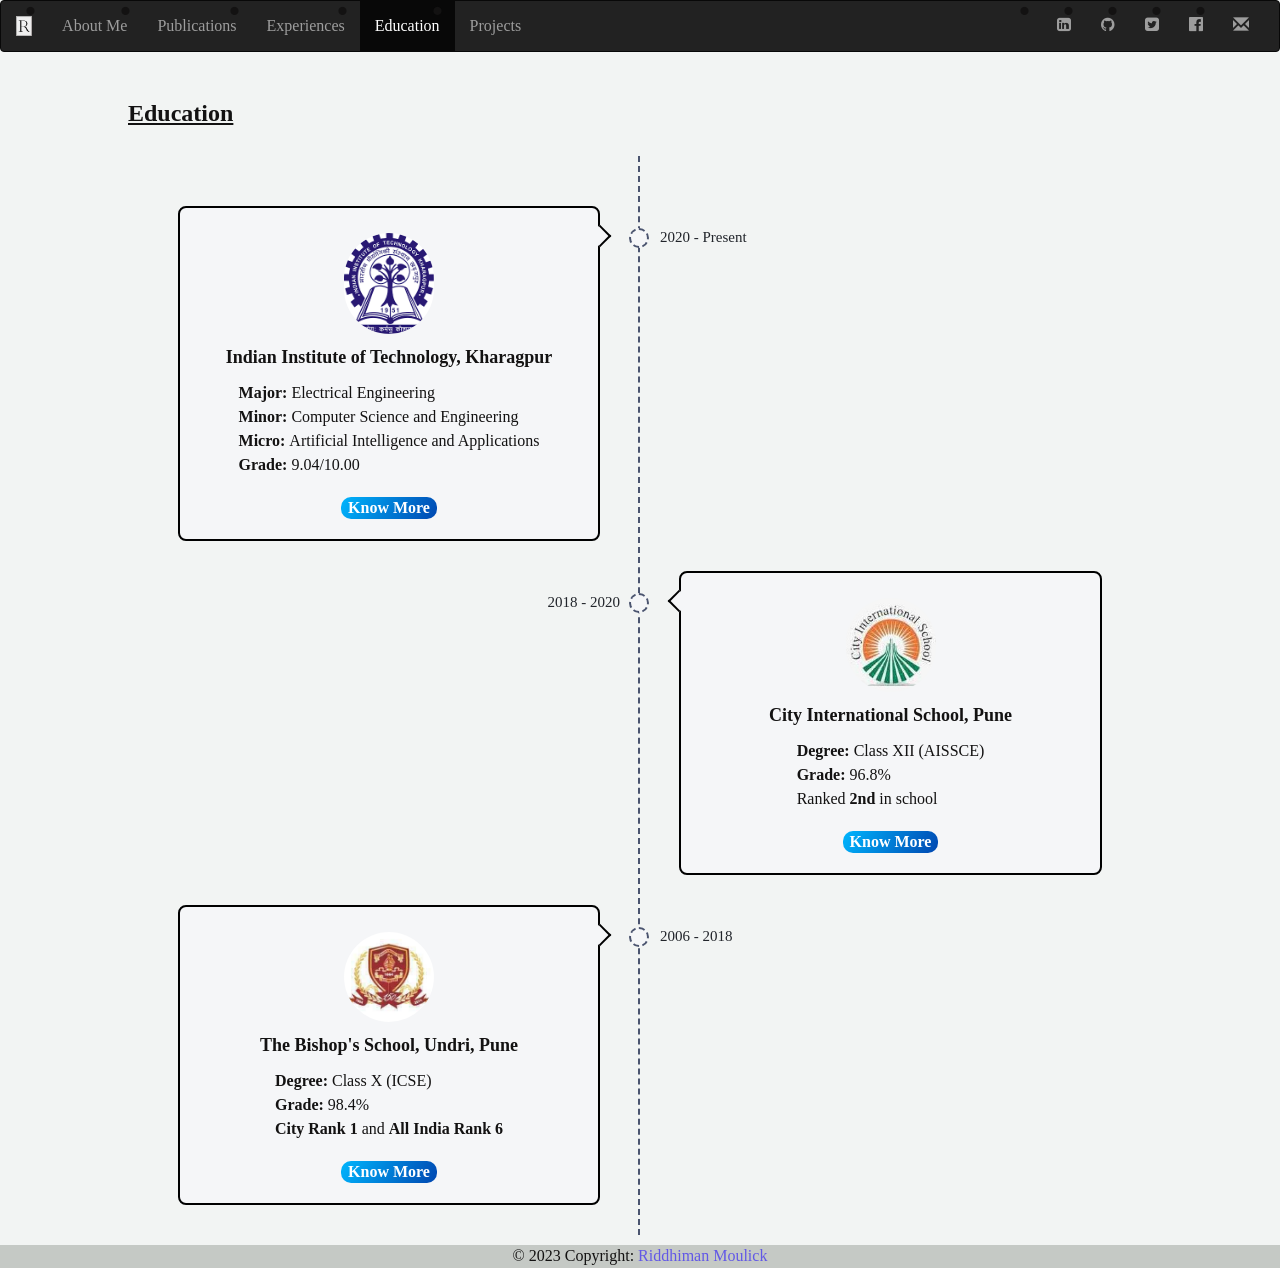
==== education/education.html @ 7fe53083 "Content changes" ====
<html>
<head>
    <meta charset="utf-8">
    <meta http-equiv="X-UA-Compatible" content="IE=edge">
    <meta name="viewport" content="width=device-width, initial-scale=1, maximum-scale=1.0, userscalable=no">
	<title>Riddhiman Moulick</title>

	<link href="../css/bootstrap.min.css" rel="stylesheet">
    <link href="../css/my_styles.css" rel="stylesheet">
    <link rel="stylesheet" href="https://maxcdn.bootstrapcdn.com/font-awesome/4.4.0/css/font-awesome.min.css">
    <script src="../js/jquery2-2-0.js"></script>
	<script src="../js/bootstrap.min.js"></script>
    <script>
        $(function(){
            $("[data-toggle='tooltip']").tooltip();
        })
    </script>
</head>
<body>

    <nav id="main-nav" class="navbar navbar-inverse">  
        <div class="container-fluid">
            <div class="navbar-header">
              <button type="button" class="navbar-toggle" data-toggle="collapse" data-target=".bs-js-navbar-scrollspy">
              <span class="icon-bar"></span>
              <span class="icon-bar"></span>
              <span class="icon-bar"></span> 
              </button>
              <a class="navbar-brand" href="#">
                <img src="../images/R_logo.png" class="logo" alt="logo">
              </a>
            </div>
        <div class="collapse navbar-collapse bs-js-navbar-scrollspy" id="myNavbar">
          <ul class="nav navbar-nav">
            <li><a href="../index.html">About Me</a></li>
            <li><a href="../publications/publications.html">Publications</a></li>
            <li><a href="../experience/experience.html">Experiences</a></li>
            <li class="active"><a href="#academics">Education</a></li>
            <li><a href="../projects/projects.html">Projects</a></li>
            <!-- <li><a href="#hobbies">Hobbies</a></li> -->
          </ul>
          <ul class="nav navbar-nav navbar-right">
            <li><a href="https://www.linkedin.com/in/riddhiman-moulick-072354204/" target="_blank"><i class="fa fa-linkedin-square"></i></a></li>
            <li><a href="https://github.com/Riddhiman-M" target="_blank"><i class="fa fa-github"></i></a></li>
            <li><a href="https://twitter.com/Riddhiman003" target="_blank"><i class="fa fa-twitter-square"></i></a></li>
            <li><a href="https://www.facebook.com/riddhiman.moulick/" target="_blank"><i class="fa fa-facebook-official"></i></a></li>
            <li><a href="mailto: riddhimanmoulick@gmail.com"><span class="glyphicon glyphicon-envelope" ></span></a></li>
          </ul>            
          <!-- <form class="navbar-form navbar-right">
             <div class="form-group">
                 <input type="text" class="form-control" placeholder="Search">
             </div>
             <button type="submit" class="btn btn-danger">Submit</button>
              </form> -->
        </div>  
       </div>  
     </nav>


     <!-- <div data-spy="scroll" data-target="#main-nav" data-offset="0" style="height: 100%; overflow-y: scroll;"> -->

        <section id="academics">
            <h3><b><u>Education</u></b></h3>
            <div class="timeline">
                    <div class="timeline-row">
                        <div class="timeline-time">
                            2020 - Present
                        </div>
                        <div class="timeline-content">
                            <img src="../images/KGP-logo.png" alt="KGP-Logo">
                            <h4><strong>Indian Institute of Technology, Kharagpur</strong></h4>
                            <p><span style="font-size:1em; margin-bottom: 0.5em;"><b>Major: </b>Electrical Engineering</span><br>
                                <span style="font-size:1em; margin-bottom: 0.5em;"><b>Minor: </b>Computer Science and Engineering</span><br>
                                <span style="font-size:1em; margin-bottom: 0.5em;"><b>Micro: </b>Artificial Intelligence and Applications</span><br>
                                <span style="font-size:1em; margin-bottom: 0.5em;"><b>Grade: </b>9.04/10.00</span></p>
                            <!-- <div class="thumbs">
                                <img class="img-fluid rounded" src="https://bootdey.com/img/Content/avatar/avatar1.png" alt="Maxwell Admin">
                                <img class="img-fluid rounded" src="https://bootdey.com/img/Content/avatar/avatar2.png" alt="Maxwell Admin">
                                <img class="img-fluid rounded" src="https://bootdey.com/img/Content/avatar/avatar3.png" alt="Maxwell Admin">
                            </div> -->
                            <div class="">
                                <a href="../info/Transcript_Till_Sem8.pdf" target="_blank" class="badge badge-pill">Know More</a>
                            </div>
                        </div>
                    </div>
            
                    <div class="timeline-row">
                        <div class="timeline-time">
                            2018 - 2020
                        </div>
                        <div class="timeline-content">
                            <img src="../images/CIS_logo_copy.jpg" alt="CIS_Logo">
                            <h4><strong>City International School, Pune</strong></h4>
                            <p><span style="font-size:1em; margin-bottom: 0.5em;"><b>Degree: </b>Class XII (AISSCE)</span><br>
                                <span style="font-size:1em; margin-bottom: 0.5em;"><b>Grade: </b>96.8%</span><br>
                                <span style="font-size:1em; margin-bottom: 0.5em;">Ranked <b>2nd</b> in school</span><br></p>
                            <!-- <p>
                                Maxwell Admin Dashboard contains C3 graphs, flot graphs, data tables, calendar.
                            </p> -->
                            <div class="">
                                <a href="http://www.cityinternationalschoolwanowrie.com/images/cbse-toppers.pdf" target="_blank" class="badge badge-pill">Know More</a>
                            </div>
                        </div>
                    </div>
            
            
                    <div class="timeline-row">
                        <div class="timeline-time">
                            2006 - 2018
                        </div>
                        <div class="timeline-content">
                            <img src="../images/bishops_logo.jpg" alt="Bishops_Logo">
                            <!-- <i class="icon-change_history"></i> -->
                            <h4><strong>The Bishop's School, Undri, Pune</strong></h4>
                            <!-- <p class="no-margin">Maxwell Admin dashboard includes invoice, profile, tasks, gallery, projects, maintanence.</p> -->
                            <p><span style="font-size:1em; margin-bottom: 0.5em;"><b>Degree: </b>Class X (ICSE)</span><br>
                                <span style="font-size:1em; margin-bottom: 0.5em;"><b>Grade: </b>98.4%</span><br>
                                <span style="font-size:1em; margin-bottom: 0.5em;"><b>City Rank 1</b> and <b>All India Rank 6</b></span><br></p>
                            <div>
                                <a href="https://timesofindia.indiatimes.com/city/pune/done-high-90-scores-full-marks-in-subjects-bring-cheer-to-icse-schools/articleshow/64165885.cms" target="_blank" class="badge badge-pill">Know More</a>
                            </div>
                        </div>
                    </div>
            
                </div>
        </section>

        
        

     <!-- </div> -->
     <div class="footer1">
      <footer class="text-center text-lg-start">
            
          
        <!-- Copyright -->
        <div class="text-center p-3" style="background-color: rgba(17, 30, 12, 0.2);">
          © 2023 Copyright:
          <a class="text-dark" href="#">Riddhiman Moulick</a>
        </div>
        <!-- Copyright -->
      </footer>
     </div>

</body>
</html>
---- css/my_styles.css ----
.container{
    display: flex;
    justify-content: center;
}

#navbar {
    
    position: fixed;
    top: 0;
    width: 80%;
    margin-left: auto;
    margin-right: auto;
    margin: 0 auto;
    padding-top: 10px;
    /* text-align: center; */
}

.navbar{
    position: fixed;
    top: 0;
    width: 100%;
    margin: 0 auto;
    align-items: center;
    z-index: 999;
}

.logo{
    display: block;
    height: auto;
    max-height: 100%;
    margin: 0 auto;
}

/* .fa::before{
    color: darkgray;
} */

.fa:hover{
    color: ghostwhite;
}

#about{
    margin-left: 10%;
}

.about #Me{
    display: none;
}

.media{
    display: flex;
    width: 100%;
    margin-left: auto;
    margin-right: auto;
    text-align: justify;
    align-items: center;
}

.self{
    margin-right: 0.5em;
}

/* .button{
    display: flex;
    margin-left: auto;
    margin-right: auto;
    align-items: center;
} */

.button-container{
    display: flex;
    justify-content: center;
}

.btn-info{
    margin-top: 5px;
}

.btn-info:hover{
    transform: scale(1.05);
    box-shadow: 0px 0px 5px rgba(28, 88, 148, 0.805);
}

body {
    background: #f2f4f3;
    /* background: linear-gradient(-45deg, #84ded3 25%, #99b7e5 25%, #84ded3 50%, #99b7e5 50%, #84ded3 75%, #99b7e5 75%); */
    color: #131212; /* Set the desired color for text */
    font-family: "Times New Roman", Times, serif; /* Set the desired font family */
    font-weight: 500;
    font-size: 1.6em; /* Set the desired font size */
}

a {
    color: #6258e6; /* Set the desired color for links */
}

section{
    margin-top: 80px;
    width: 80%;
    margin-left: auto;
    margin-right: auto;
    text-align: justify;
    /* text-align: center; */
}

#experience{
    margin-left: 11%;
}

h4{
    display: inline-flex;
}

h5{
    display: inline-flex;
}

.content {
    flex: 1;
}



.grp{
    display: inline-block;
}

.logo2{
    height: 1em;
    width: auto;
    margin-right: 0.5em;
    vertical-align: middle;
}

.intern-details {
    display: inline-flexbox;
    font-size: small;
    font-style: italic;
    vertical-align: baseline;
    margin-left: 0.5em; /* Adjust this value as needed */
  }


li {
    list-style-type: none;
    position: relative;    /* It's needed for setting position to absolute in the next rule.*/
}

li::before {
    content: '⬤';
    position: absolute;
    left: -2.7em;          /* Adjust this value so that it appears where you want.*/
    top: 0.55em;
    font-size: 0.5em;      /* Adjust this value so that it appears what size you want.*/
}

/*------------------------------------------*/

.timeline {
    position: relative;
    /* -webkit-border-radius: 4px;
    -moz-border-radius: 4px;
    border-radius: 4px; */
    padding: 5rem;                  /*How far from the top of the timeline the 1st box is*/
    padding-bottom: 0;
    margin: 3rem auto 1rem auto;    /*Spacing between timeline start and prev element: top, right, bottom, left*/
    overflow: hidden;
}
.timeline:after {
    content: "";
    position: absolute;
    top: 0;
    left: 50%;
    margin-left: -2px;
    border-right: 2px dashed #4b546f;
    height: 100%;
    display: block;
    z-index: 33;
}

.timeline-row {
    padding-left: 50%;
    position: relative;
    margin-bottom: 30px; /*Vertical separation b/w cards*/
}
.timeline-row .timeline-time {
    position: absolute;
    right: 50%;
    top: 21px;
    text-align: right;
    margin-right: 20px;
    color: #22252b;
    font-size: 1.5rem;
}

.timeline-row .timeline-content {
    position: relative;
    padding: 20px 20px;
    background: #f5f6f8;
    -webkit-border-radius: 8px;
    -moz-border-radius: 8px;
    border-radius: 8px;
    border: 2px solid black;
    display: flex;
    align-items: center;            /*Centers child elements vertically in content*/
    justify-content: center;        /*Centers child elements horizontally in content*/
    flex-direction: column;         /*Stacks differnet child elements vertically in col format*/
    text-align: justify;             /*Centers text content horizontally in given block*/
}
.timeline-row .timeline-content:after {
    content: "";
    position: absolute;
    top: 20px;
    height: 16px;
    width: 16px;
    background: #f5f6f8;
    border: 2px solid black;
}
.timeline-row .timeline-content:before {
    content: "";
    position: absolute;
    top: 20px;
    right: -51px;
    width: 20px;
    height: 20px;
    -webkit-border-radius: 100px;
    -moz-border-radius: 100px;
    border-radius: 100px;
    background: #f5f6f8;
    border: 2px dashed #4b546f;
    z-index: 50;
}
.timeline-row .timeline-content h4 {
    margin: 0 0 10px 0;
    overflow: hidden;
    /* white-space: wrap; */
    text-overflow: ellipsis;
    line-height: 150%;
}
.timeline-row .timeline-content p {
    margin-bottom: 20px;
    line-height: 150%;
}


.timeline-row .timeline-content img{
    width: 100px;
    padding: 5px;
    -webkit-border-radius: 150px;
    -moz-border-radius: 150px;
    border-radius: 150px;
    margin-bottom: 5px;
    display: inline-block;
}

.timeline-row .timeline-content .thumbs {
    margin-bottom: 20px;
    /* display: flex; */
}

.timeline-row .timeline-content .badge {
    font-size: 1em;
    color: #ffffff;
    border: 0px;
    background: linear-gradient(120deg, #00b5fd 0%, #0047b1 100%);
}

.badge:hover{
    transform: scale(1.05);
}

.timeline-row:nth-child(even) .timeline-content {
    margin-left: 39px;
}
/*Below is the left pointing arrow*/
.timeline-row:nth-child(even) .timeline-content:after {
    left: -10px;
    right: initial;
    border-bottom: 0;
    border-left: 0;
    transform: rotate(-135deg);
}
.timeline-row:nth-child(even) .timeline-content:before {
    left: -52px;
    right: initial;
}
.timeline-row:nth-child(odd) {
    padding-left: 0;
    padding-right: 50%;
}
.timeline-row:nth-child(odd) .timeline-time {
    right: auto;
    left: 50%;
    /* text-align: left; */
    margin-right: 0;
    margin-left: 20px;
}
.timeline-row:nth-child(odd) .timeline-content {
    margin-right: 40px;
}
/*Below is the right pointing arrow*/
.timeline-row:nth-child(odd) .timeline-content:after {
    right: -10px;
    border-left: 0;
    border-bottom: 0;
    transform: rotate(45deg);
}

@media (max-width: 992px) {
    .about #Me{
        display:block;
        margin-left: auto;
        margin-right: auto;
        margin-top: 30px;
    }

    .media img{
        display: none;
    }
    .timeline {
        padding: 15px;
    }
    .timeline:after {
        border: 0;
    }
    .timeline .timeline-row:nth-child(odd) {
        padding: 0;
    }
    .timeline .timeline-row:nth-child(odd) .timeline-time {
        position: relative;
        top: 0;
        left: 0;
        margin: 0 0 10px 0;
    }
    .timeline .timeline-row:nth-child(odd) .timeline-content {
        margin: 0;
    }
    .timeline .timeline-row:nth-child(odd) .timeline-content:before {
        display: none;
    }
    .timeline .timeline-row:nth-child(odd) .timeline-content:after {
        display: none;
    }
    .timeline .timeline-row:nth-child(even) {
        padding: 0;
    }
    .timeline .timeline-row:nth-child(even) .timeline-time {
        position: relative;
        top: 0;
        left: 0;
        margin: 0 0 10px 0;
        text-align: left;
    }
    .timeline .timeline-row:nth-child(even) .timeline-content {
        margin: 0;
    }
    .timeline .timeline-row:nth-child(even) .timeline-content:before {
        display: none;
    }
    .timeline .timeline-row:nth-child(even) .timeline-content:after {
        display: none;
    }
}


#about {
    border: 2px solid black; /* You can adjust the thickness and color of the border as needed */
    border-radius: 10px; /* Optional: Add border radius for rounded corners */
    margin-top: 40px; /* Adjust the margin-top value to reduce the gap between sections */
    padding-left: 10px; /* Optional: Add some padding to give space between the content and the border */
    padding-right: 10px;
    padding-top: 0px;
    padding-bottom: 5px;
}

#notices {
    margin-top: 25px; /* Adjust the margin-top value to reduce the gap between sections */
}


/* --------------------------- */

.card {
    background: #fff;
    box-shadow: 0 6px 10px rgba(0, 0, 0, .08), 0 0 6px rgba(0, 0, 0, .05);
    transition: .3s transform cubic-bezier(.155, 1.105, .295, 1.12), .3s box-shadow, .3s -webkit-transform cubic-bezier(.155, 1.105, .295, 1.12);
    border: 0;
    border-radius: 1rem;
    margin-bottom: 10px;
    justify-content: center;
    /*left: auto;
    right: auto; */
}

.card-img,
.card-img-top {
    border-top-left-radius: calc(1rem - 1px);
    border-top-right-radius: calc(1rem - 1px);
}

.card h4 {
    overflow: hidden;
    margin: auto 10px 15px 10px;
    text-align: center;
}

.card-img-top {
    width: 100%;
    object-fit: contain;
    margin-bottom: 10px;
    margin-right: 15px;
}

.card-body{
    text-align: center;
}

.card:hover {
    transform: scale(1.05);
    box-shadow: 0 10px 20px rgba(0, 0, 0, .12), 0 4px 8px rgba(0, 0, 0, .06)
}

@media (max-width: 768px) {
    .card{
        max-width: 300px;
        margin-left: auto;
        margin-right: auto;
    }
}

@media (max-width: 1025px) {
    .btn {
        padding: 5px 40px 5px 40px;
    }
    .card{
        max-width: 300px;
        margin-left: auto;
        margin-right: auto;
    }
}

@media (max-width: 250px) {
    .btn {
        padding: 5px 30px 5px 30px;
    }
    .card{
        max-width: 300px;
        margin-left: auto;
        margin-right: auto;
    }
}

.btn-success:hover {
    background: none #148010;
    color: #ffffff;
    box-shadow: -1px 6px 13px rgba(43, 162, 7, 0.35);
}

.card-body .btn {
    margin-bottom: 10px;
  }

/* ---------------------------------------------- */

.container{
    margin-top: 80px;
    width: 100%;
    /* padding-left: 50px; */
    background: #333b3b;
    color: #ffffff;
    padding-top: 7px;
    /* display: flex;
    text-align: center;
    justify-content: center; */
}  

@media (max-width: 1025px) {
    .container .btn-primary{
        margin-top: 5px;
    }
}

/* .footer #conclusion{
    width: 100%;
    margin-left: auto;
    margin-right: auto;
    text-align: center;
} */

/* .centered-text {
    flex: 1 ;
    display: flex;
    flex-direction: column;
    justify-content: center;
    align-items: center;
} */

/* #footer{
    display:flex; 
    margin-top: 80px;
    width: 100%;
    background: #22252b;
    color: #ffffff;
} */

.publication_footer{
    position: fixed;
    bottom: 0;
    width: 100%;

}
body {
    display: flex;
    flex-direction: column;
    min-height: 100vh;
}

.content {
    flex: 1;
}

.footer {
    position: relative;
    bottom: 0;
    width: 100%;
    background-color: rgba(17, 30, 12, 0.2);
    text-align: center;
    margin-top: auto; /* This pushes the footer to the bottom */
}

.row-1{
    /* margin-left: -500px; */
    text-align: left;
}
.row-2{
    margin-top: 30px;
    /* margin-bottom: 20px; */
}
.row-3{
    margin-top: 60px;
    /* margin-bottom: 20px; */
}
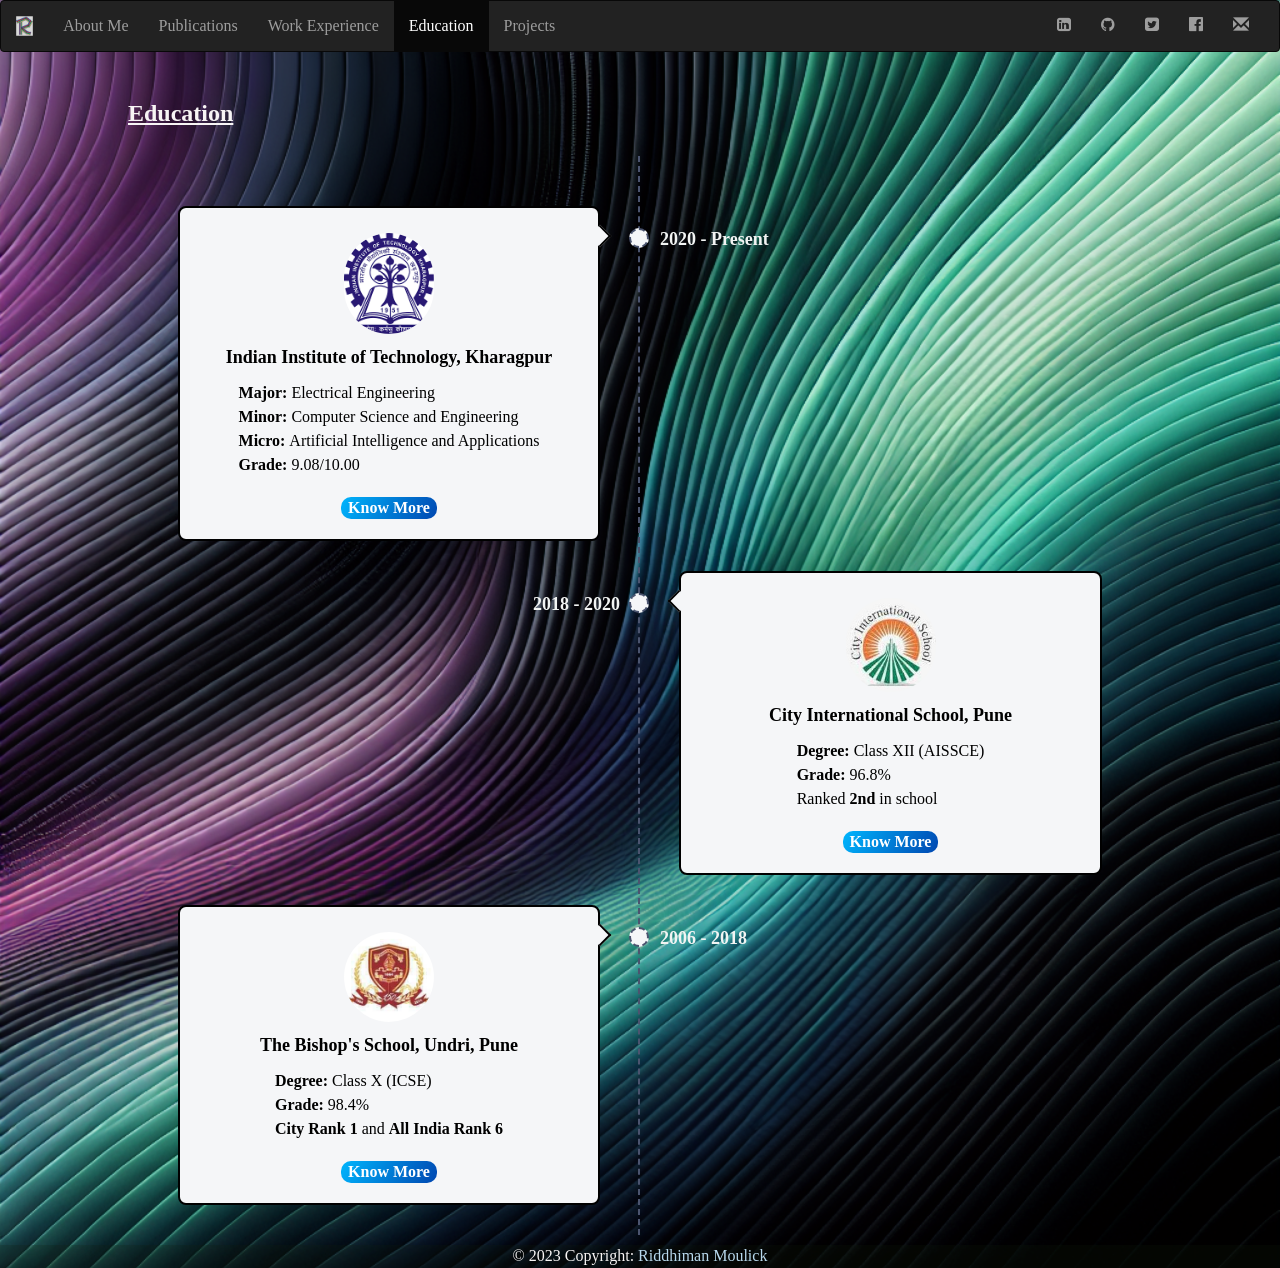
==== commit 9d4ab549: "Website Revamp 1" ====
--- a/education/education.html
+++ b/education/education.html
@@ -8,6 +8,7 @@
 	<link href="../css/bootstrap.min.css" rel="stylesheet">
     <link href="../css/my_styles.css" rel="stylesheet">
     <link rel="stylesheet" href="https://maxcdn.bootstrapcdn.com/font-awesome/4.4.0/css/font-awesome.min.css">
+    <link rel="icon" href="../images/R_logo.png">
     <script src="../js/jquery2-2-0.js"></script>
 	<script src="../js/bootstrap.min.js"></script>
     <script>
@@ -34,7 +35,7 @@
           <ul class="nav navbar-nav">
             <li><a href="../index.html">About Me</a></li>
             <li><a href="../publications/publications.html">Publications</a></li>
-            <li><a href="../experience/experience.html">Experiences</a></li>
+            <li><a href="../experience/experience.html">Work Experience</a></li>
             <li class="active"><a href="#academics">Education</a></li>
             <li><a href="../projects/projects.html">Projects</a></li>
             <!-- <li><a href="#hobbies">Hobbies</a></li> -->
@@ -64,7 +65,7 @@
             <div class="timeline">
                     <div class="timeline-row">
                         <div class="timeline-time">
-                            2020 - Present
+                            <h4><b>2020 - Present</b></h4>
                         </div>
                         <div class="timeline-content">
                             <img src="../images/KGP-logo.png" alt="KGP-Logo">
@@ -72,21 +73,21 @@
                             <p><span style="font-size:1em; margin-bottom: 0.5em;"><b>Major: </b>Electrical Engineering</span><br>
                                 <span style="font-size:1em; margin-bottom: 0.5em;"><b>Minor: </b>Computer Science and Engineering</span><br>
                                 <span style="font-size:1em; margin-bottom: 0.5em;"><b>Micro: </b>Artificial Intelligence and Applications</span><br>
-                                <span style="font-size:1em; margin-bottom: 0.5em;"><b>Grade: </b>9.04/10.00</span></p>
+                                <span style="font-size:1em; margin-bottom: 0.5em;"><b>Grade: </b>9.08/10.00</span></p>
                             <!-- <div class="thumbs">
                                 <img class="img-fluid rounded" src="https://bootdey.com/img/Content/avatar/avatar1.png" alt="Maxwell Admin">
                                 <img class="img-fluid rounded" src="https://bootdey.com/img/Content/avatar/avatar2.png" alt="Maxwell Admin">
                                 <img class="img-fluid rounded" src="https://bootdey.com/img/Content/avatar/avatar3.png" alt="Maxwell Admin">
                             </div> -->
                             <div class="">
-                                <a href="../info/Transcript_Till_Sem8.pdf" target="_blank" class="badge badge-pill">Know More</a>
+                                <a href="../info/Provisional_Transcript_Full.pdf" target="_blank" class="badge badge-pill">Know More</a>
                             </div>
                         </div>
                     </div>
             
                     <div class="timeline-row">
                         <div class="timeline-time">
-                            2018 - 2020
+                            <h4><b>2018 - 2020</b></h4>
                         </div>
                         <div class="timeline-content">
                             <img src="../images/CIS_logo_copy.jpg" alt="CIS_Logo">
@@ -106,7 +107,7 @@
             
                     <div class="timeline-row">
                         <div class="timeline-time">
-                            2006 - 2018
+                            <h4><b>2006 - 2018</b></h4>
                         </div>
                         <div class="timeline-content">
                             <img src="../images/bishops_logo.jpg" alt="Bishops_Logo">
--- a/css/my_styles.css
+++ b/css/my_styles.css
@@ -84,14 +84,14 @@
 body {
     background: #f2f4f3;
     /* background: linear-gradient(-45deg, #84ded3 25%, #99b7e5 25%, #84ded3 50%, #99b7e5 50%, #84ded3 75%, #99b7e5 75%); */
-    color: #131212; /* Set the desired color for text */
+    color: #f8f5f5; /* Set the desired color for text */
     font-family: "Times New Roman", Times, serif; /* Set the desired font family */
     font-weight: 500;
     font-size: 1.6em; /* Set the desired font size */
 }
 
 a {
-    color: #6258e6; /* Set the desired color for links */
+    color: #b8d8ec; /* Set the desired color for links */
 }
 
 section{
@@ -147,7 +147,7 @@
 }
 
 li::before {
-    content: '⬤';
+    /* content: '⬤'; */
     position: absolute;
     left: -2.7em;          /* Adjust this value so that it appears where you want.*/
     top: 0.55em;
@@ -186,7 +186,7 @@
 .timeline-row .timeline-time {
     position: absolute;
     right: 50%;
-    top: 21px;
+    top: 14px;
     text-align: right;
     margin-right: 20px;
     color: #22252b;
@@ -271,6 +271,7 @@
 
 .timeline-row:nth-child(even) .timeline-content {
     margin-left: 39px;
+    color: black;
 }
 /*Below is the left pointing arrow*/
 .timeline-row:nth-child(even) .timeline-content:after {
@@ -287,16 +288,24 @@
 .timeline-row:nth-child(odd) {
     padding-left: 0;
     padding-right: 50%;
-}
+    color: black;
+}
+
+.timeline-row:nth-child(even) .timeline-time {
+    color: #f2f4f3;
+}
+
 .timeline-row:nth-child(odd) .timeline-time {
     right: auto;
     left: 50%;
     /* text-align: left; */
     margin-right: 0;
     margin-left: 20px;
+    color:#f2f4f3
 }
 .timeline-row:nth-child(odd) .timeline-content {
     margin-right: 40px;
+    color: black;
 }
 /*Below is the right pointing arrow*/
 .timeline-row:nth-child(odd) .timeline-content:after {
@@ -364,7 +373,7 @@
 
 
 #about {
-    border: 2px solid black; /* You can adjust the thickness and color of the border as needed */
+    border: 2px solid rgb(252, 250, 250); /* You can adjust the thickness and color of the border as needed */
     border-radius: 10px; /* Optional: Add border radius for rounded corners */
     margin-top: 40px; /* Adjust the margin-top value to reduce the gap between sections */
     padding-left: 10px; /* Optional: Add some padding to give space between the content and the border */
@@ -381,7 +390,8 @@
 /* --------------------------- */
 
 .card {
-    background: #fff;
+    background: #f5f6f8;
+    color:black;
     box-shadow: 0 6px 10px rgba(0, 0, 0, .08), 0 0 6px rgba(0, 0, 0, .05);
     transition: .3s transform cubic-bezier(.155, 1.105, .295, 1.12), .3s box-shadow, .3s -webkit-transform cubic-bezier(.155, 1.105, .295, 1.12);
     border: 0;
@@ -466,7 +476,7 @@
     margin-top: 80px;
     width: 100%;
     /* padding-left: 50px; */
-    background: #333b3b;
+    /* background: #333b3b; */
     color: #ffffff;
     padding-top: 7px;
     /* display: flex;
@@ -480,28 +490,6 @@
     }
 }
 
-/* .footer #conclusion{
-    width: 100%;
-    margin-left: auto;
-    margin-right: auto;
-    text-align: center;
-} */
-
-/* .centered-text {
-    flex: 1 ;
-    display: flex;
-    flex-direction: column;
-    justify-content: center;
-    align-items: center;
-} */
-
-/* #footer{
-    display:flex; 
-    margin-top: 80px;
-    width: 100%;
-    background: #22252b;
-    color: #ffffff;
-} */
 
 .publication_footer{
     position: fixed;
@@ -513,6 +501,10 @@
     display: flex;
     flex-direction: column;
     min-height: 100vh;
+    background-image: url("../images/web_bg_DallE.png");
+    background-repeat: no-repeat;
+    background-attachment: fixed;
+    background-size: cover;
 }
 
 .content {
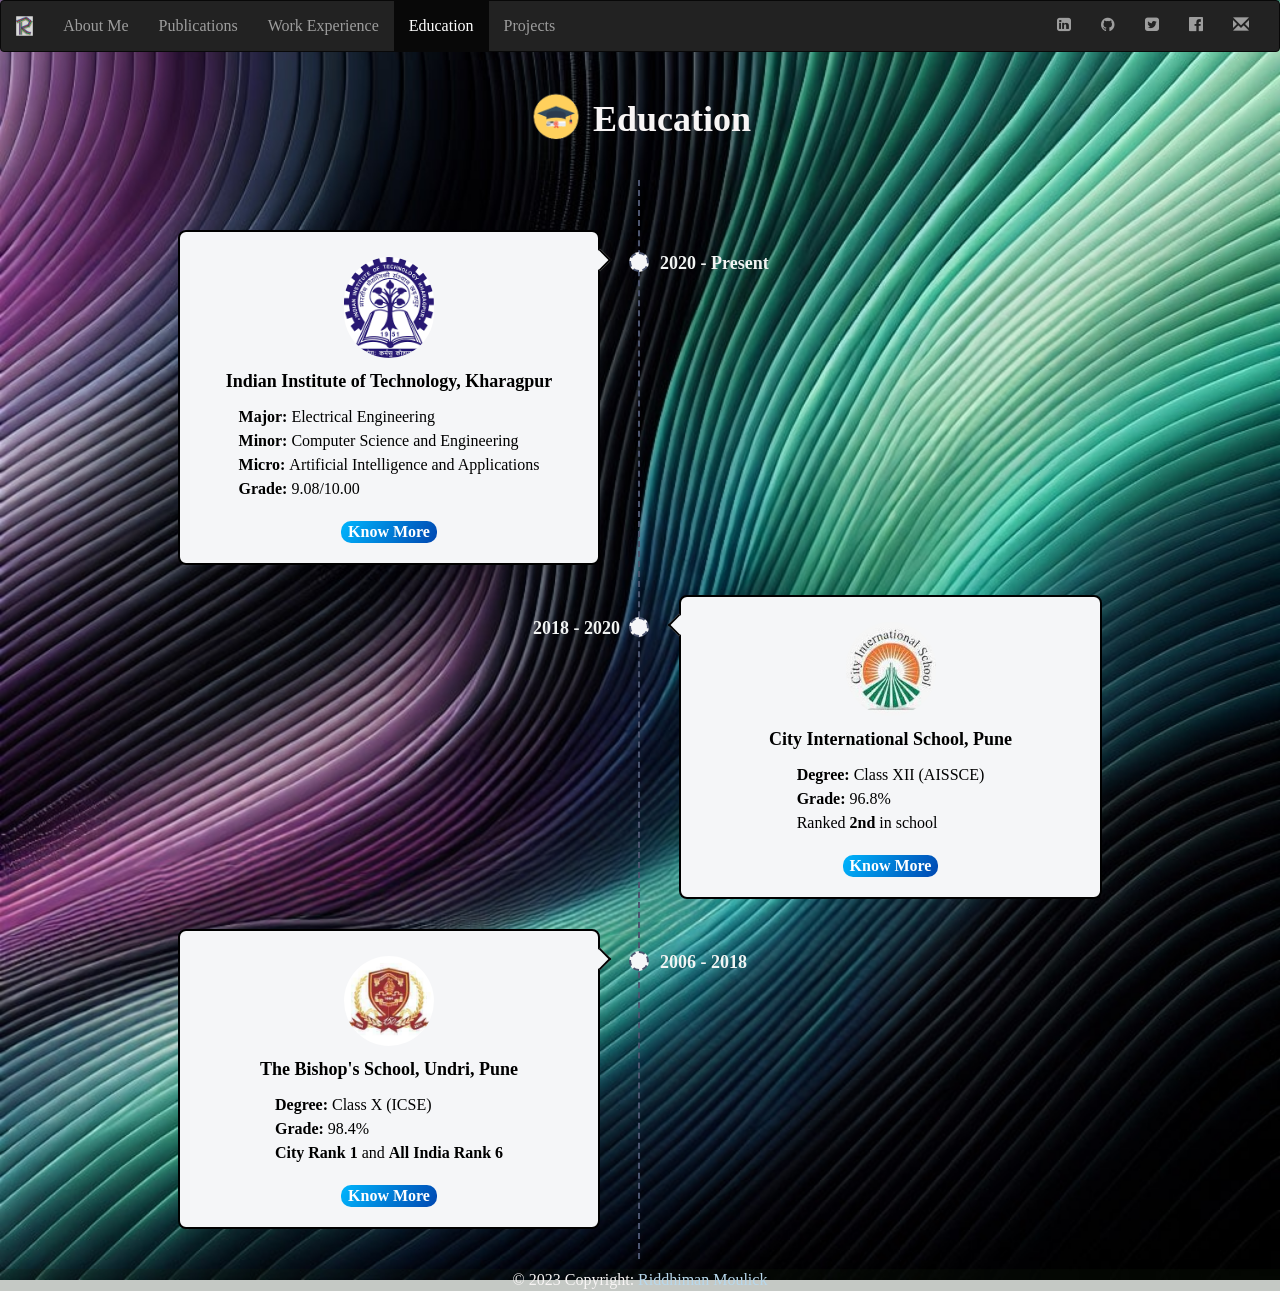
==== commit 6365461e: "Updated pages UI and added dynamic element" ====
--- a/education/education.html
+++ b/education/education.html
@@ -61,7 +61,11 @@
      <!-- <div data-spy="scroll" data-target="#main-nav" data-offset="0" style="height: 100%; overflow-y: scroll;"> -->
 
         <section id="academics">
-            <h3><b><u>Education</u></b></h3>
+            <!-- <h3><b><u>Education</u></b></h3> -->
+            <div class="typing-container2">
+                <img src="../images/education_icon.png" alt="education_icon" height="50px">
+                <h1><b><span id="sentence" class="sentence">Education</span></b></h1>
+              </div>
             <div class="timeline">
                     <div class="timeline-row">
                         <div class="timeline-time">
--- a/css/my_styles.css
+++ b/css/my_styles.css
@@ -1,6 +1,62 @@
 .container{
     display: flex;
     justify-content: center;
+}
+
+.typing-container {
+    display: flex;
+    justify-content: center;
+    margin-top: 80px;
+    width: 100%;
+    /* padding-left: 50px; */
+    /* background: #333b3b; */
+    color: #ffffff;
+    padding-top: 7px;
+}
+
+.typing-container img {
+    margin-right: 10px; /* Adjust spacing between the image and text if needed */
+  }
+
+.typing-container2 {
+    display: flex;
+    align-items: center;
+    justify-content: center;
+}
+
+.typing-container2 img {
+    margin-right: 10px; /* Adjust spacing between the image and text if needed */
+  }
+
+  .typing-container3 {
+    display: flex;
+    align-items: center;
+    justify-content: center;
+    margin-bottom: 20px;
+}
+
+.typing-container3 img {
+    margin-right: 10px; /* Adjust spacing between the image and text if needed */
+  }
+
+.input-cursor {
+    display: inline-block;
+    margin-top: 18px;
+    width: 2px;
+    height: 35px;
+    background-color: white;
+    margin-left: 8px;
+}
+
+@keyframes blink {
+    0% {opacity: 1;}
+    40% {opacity: 1;}
+    60% {opacity: 0;}
+    100% {opacity: 0;}
+  }
+
+.input-cursor { 
+  animation: blink .6s linear infinite alternate;
 }
 
 #navbar {
@@ -501,7 +557,7 @@
     display: flex;
     flex-direction: column;
     min-height: 100vh;
-    background-image: url("../images/web_bg_DallE.png");
+    background-image: url("../images/web_bg_DallE.jpg");
     background-repeat: no-repeat;
     background-attachment: fixed;
     background-size: cover;
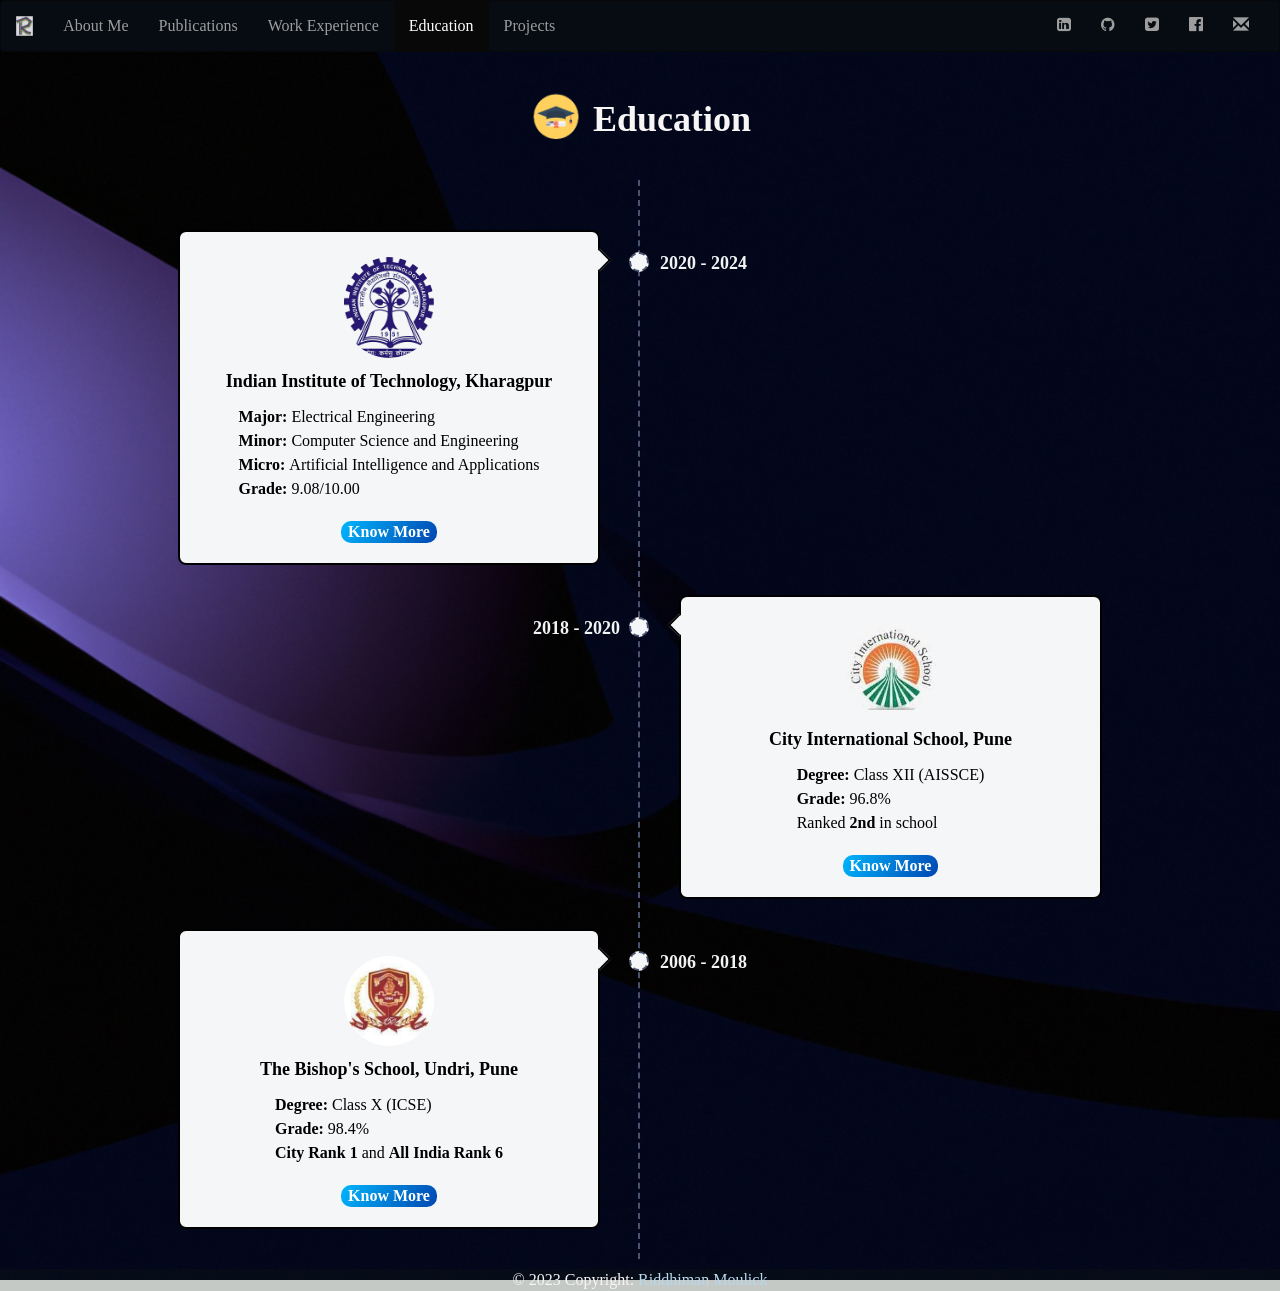
==== commit 4c142831: "Revamp and data update" ====
--- a/education/education.html
+++ b/education/education.html
@@ -69,7 +69,7 @@
             <div class="timeline">
                     <div class="timeline-row">
                         <div class="timeline-time">
-                            <h4><b>2020 - Present</b></h4>
+                            <h4><b>2020 - 2024</b></h4>
                         </div>
                         <div class="timeline-content">
                             <img src="../images/KGP-logo.png" alt="KGP-Logo">
@@ -84,7 +84,7 @@
                                 <img class="img-fluid rounded" src="https://bootdey.com/img/Content/avatar/avatar3.png" alt="Maxwell Admin">
                             </div> -->
                             <div class="">
-                                <a href="../info/Provisional_Transcript_Full.pdf" target="_blank" class="badge badge-pill">Know More</a>
+                                <a href="../info/Transcript.pdf" target="_blank" class="badge badge-pill">Know More</a>
                             </div>
                         </div>
                     </div>
--- a/css/my_styles.css
+++ b/css/my_styles.css
@@ -78,6 +78,7 @@
     margin: 0 auto;
     align-items: center;
     z-index: 999;
+    background-color: #070C12;
 }
 
 .logo{
@@ -557,7 +558,7 @@
     display: flex;
     flex-direction: column;
     min-height: 100vh;
-    background-image: url("../images/web_bg_DallE.jpg");
+    background-image: url("../images/web_bg_DallE3.png");
     background-repeat: no-repeat;
     background-attachment: fixed;
     background-size: cover;
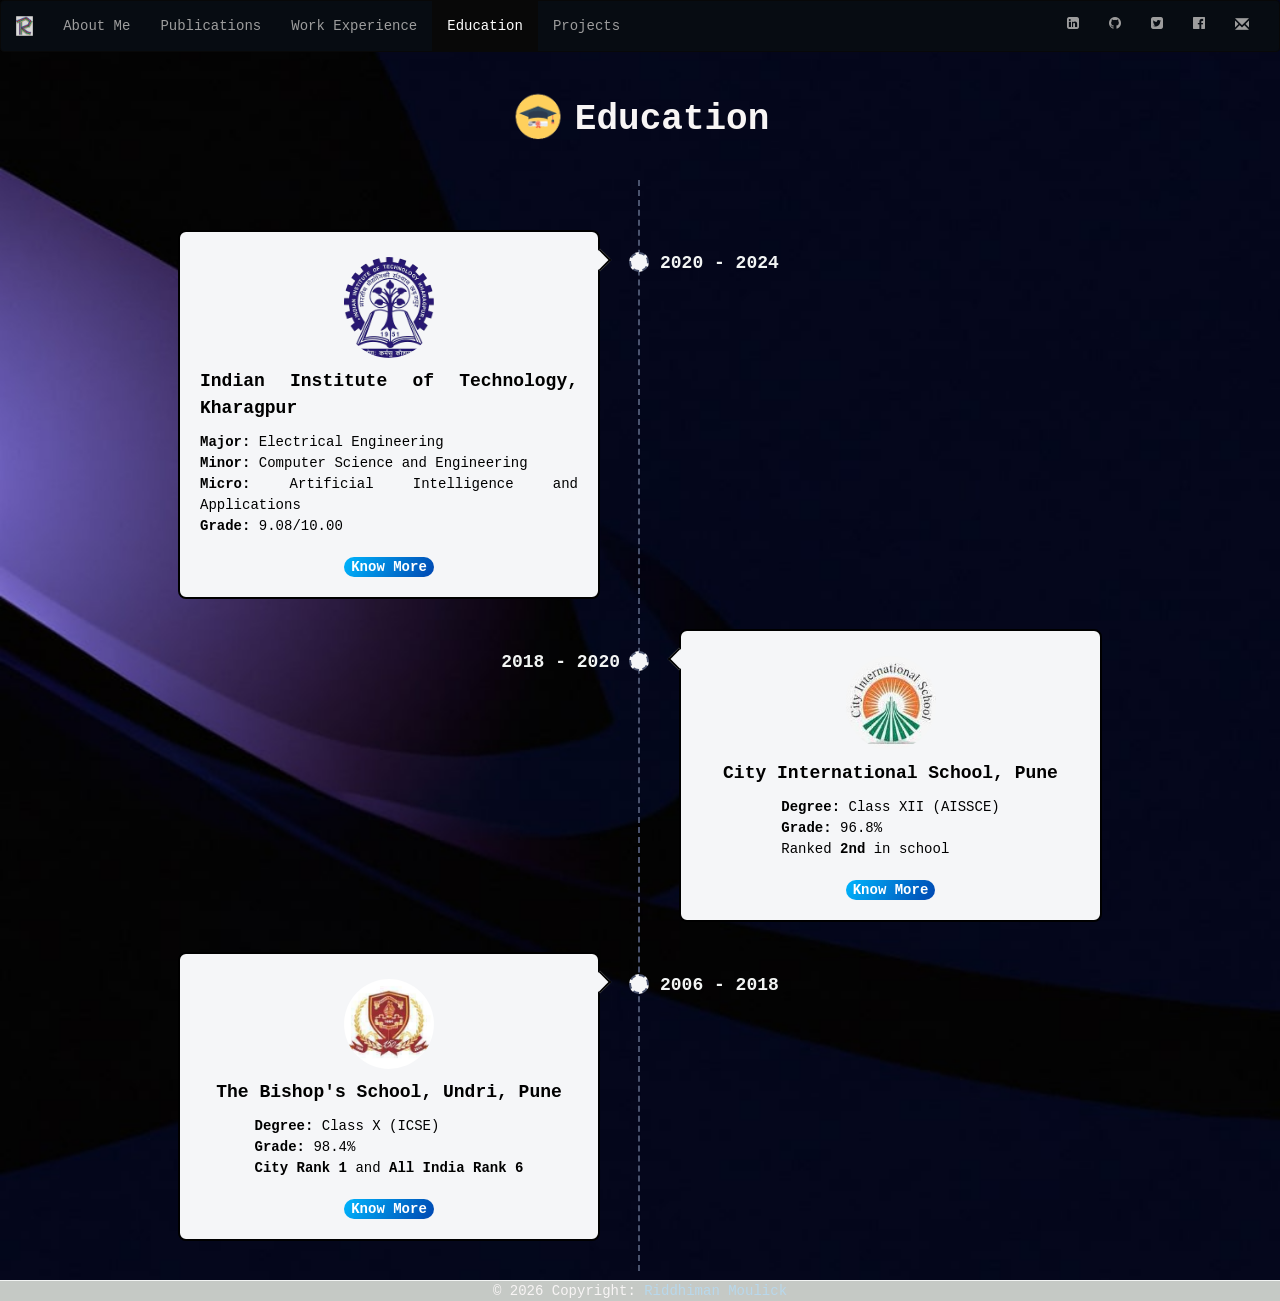
==== commit 09db9e1a: "2026 updates" ====
--- a/education/education.html
+++ b/education/education.html
@@ -140,7 +140,7 @@
           
         <!-- Copyright -->
         <div class="text-center p-3" style="background-color: rgba(17, 30, 12, 0.2);">
-          © 2023 Copyright:
+          © 2026 Copyright:
           <a class="text-dark" href="#">Riddhiman Moulick</a>
         </div>
         <!-- Copyright -->
--- a/css/my_styles.css
+++ b/css/my_styles.css
@@ -115,6 +115,11 @@
 
 .self{
     margin-right: 0.5em;
+    border-radius: 12px;
+    object-fit: cover;
+    box-shadow: 0 4px 20px rgba(0, 0, 0, 0.25);
+    mask-image: radial-gradient(ellipse 90% 90% at center, black 60%, transparent 100%);
+    -webkit-mask-image: radial-gradient(ellipse 90% 90% at center, black 60%, transparent 100%);
 }
 
 /* .button{
@@ -439,10 +444,35 @@
     padding-bottom: 5px;
 }
 
+#notices ul li:before {
+    content: "\f0a1"; /* Unicode for fa-bullhorn */
+    font-family: "Font Awesome 5 Free";
+    font-weight: 1000;
+    font-size: 0.8em;
+    left: 0em;
+    top: 0.2em;
+}
+
 #notices {
     margin-top: 25px; /* Adjust the margin-top value to reduce the gap between sections */
 }
 
+
+
+.list-group li:before {
+    content: "\f0a9"; /* Unicode for fa-arrow-circle-right */
+    font-family: "Font Awesome 5 Free";
+    font-weight: 900;
+    position: absolute;
+    left: 0;
+    top: 0;
+    font-size: 1em;
+}
+
+.list-group li {
+    position: relative;
+    padding-left: 25px; /* Adjust as needed */
+}
 
 /* --------------------------- */
 
@@ -548,17 +578,12 @@
 }
 
 
-.publication_footer{
-    position: fixed;
-    bottom: 0;
-    width: 100%;
-
-}
 body {
     display: flex;
     flex-direction: column;
-    min-height: 100vh;
-    background-image: url("../images/web_bg_DallE3.png");
+    font-family: 'Roboto Mono', monospace;
+    font-size: 14px;
+    background-image: url("../images/web_bg_DallE3.jpg");
     background-repeat: no-repeat;
     background-attachment: fixed;
     background-size: cover;
@@ -577,6 +602,26 @@
     margin-top: auto; /* This pushes the footer to the bottom */
 }
 
+/* Make the page take full height and push footer down */
+html, body {
+    height: 100%;
+    margin: 0;
+    padding: 0;
+    min-height: 100%;
+    display: flex;
+    flex-direction: column;
+}
+
+body {
+    flex: 1 0 auto;
+    display: flex;
+    flex-direction: column;
+}
+
+.footer1 {
+    margin-top: auto;
+}
+
 .row-1{
     /* margin-left: -500px; */
     text-align: left;
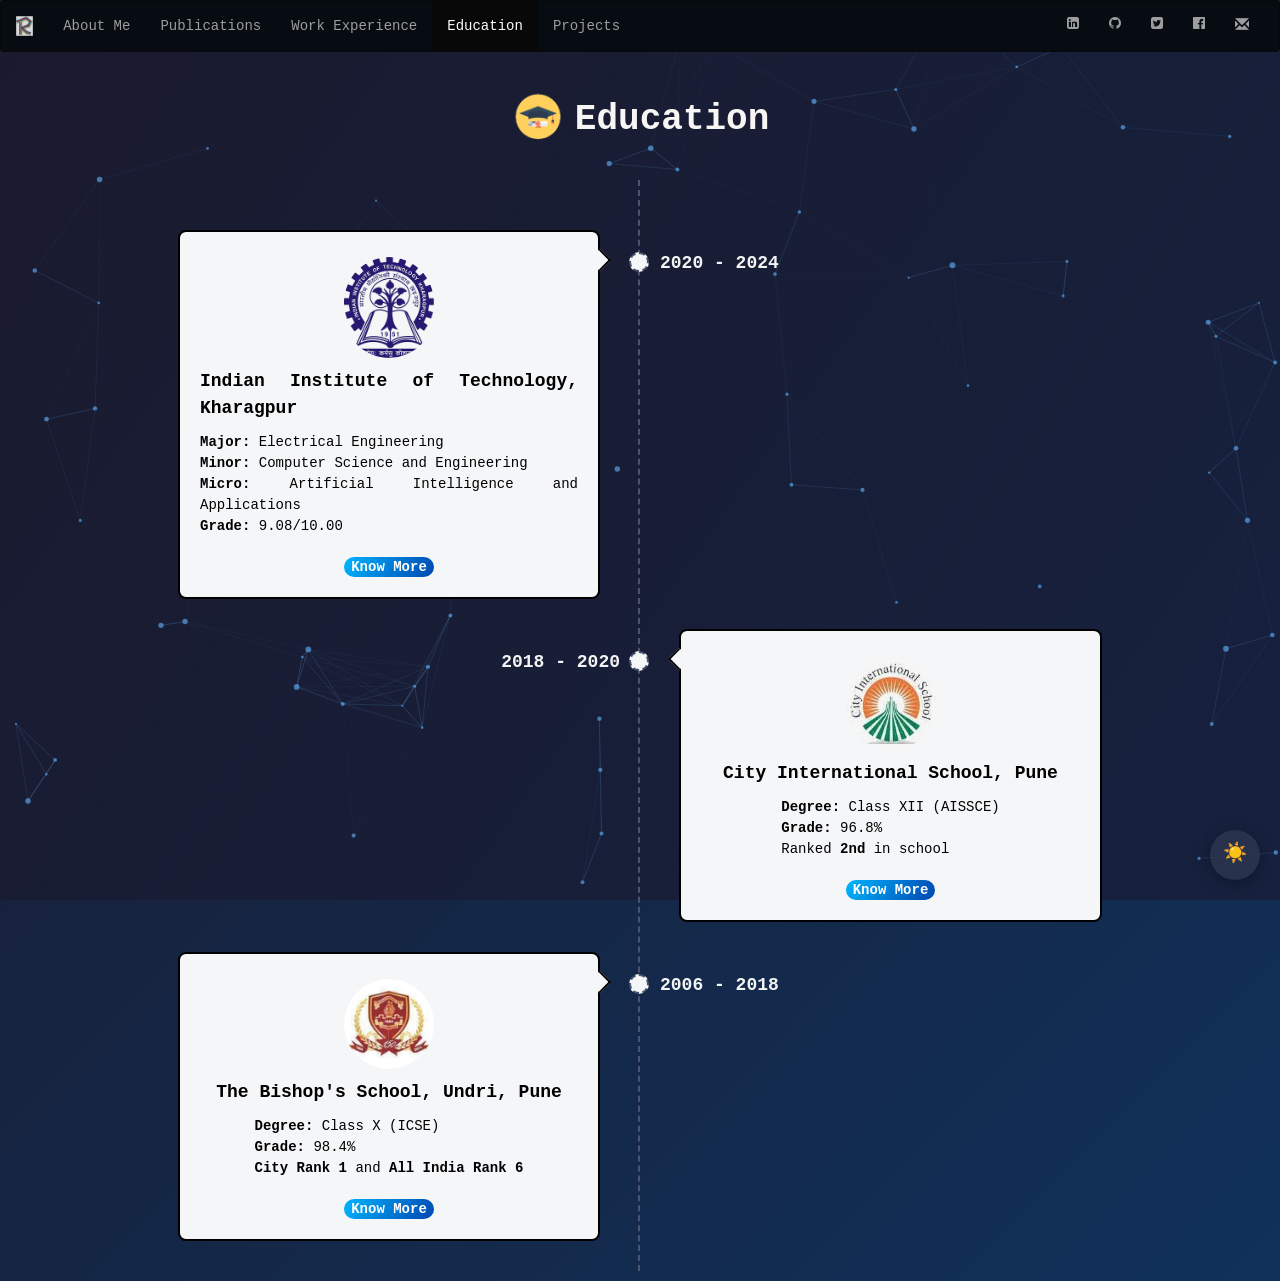
==== commit b7fc2b1f: "theme change" ====
--- a/education/education.html
+++ b/education/education.html
@@ -18,6 +18,8 @@
     </script>
 </head>
 <body>
+    <!-- Network Background Canvas -->
+    <canvas id="networkBg"></canvas>
 
     <nav id="main-nav" class="navbar navbar-inverse">  
         <div class="container-fluid">
@@ -140,12 +142,63 @@
           
         <!-- Copyright -->
         <div class="text-center p-3" style="background-color: rgba(17, 30, 12, 0.2);">
-          © 2026 Copyright:
-          <a class="text-dark" href="#">Riddhiman Moulick</a>
+          <!-- © 2026 Copyright:
+          <a class="text-dark" href="#">Riddhiman Moulick</a> -->
         </div>
         <!-- Copyright -->
       </footer>
      </div>
 
+    <!-- Theme Toggle Button -->
+    <button class="theme-toggle" id="themeToggle" aria-label="Toggle theme">🌙</button>
+
+    <script>
+        const toggle = document.getElementById('themeToggle');
+        const root = document.documentElement;
+        const savedTheme = localStorage.getItem('theme') || 'dark';
+        root.setAttribute('data-theme', savedTheme);
+        toggle.textContent = savedTheme === 'light' ? '🌙' : '☀️';
+        toggle.addEventListener('click', () => {
+            const next = root.getAttribute('data-theme') === 'light' ? 'dark' : 'light';
+            root.setAttribute('data-theme', next);
+            localStorage.setItem('theme', next);
+            toggle.textContent = next === 'light' ? '🌙' : '☀️';
+        });
+
+        const canvas = document.getElementById('networkBg');
+        const ctx = canvas.getContext('2d');
+        let particles = [];
+        function resize() { canvas.width = window.innerWidth; canvas.height = window.innerHeight; }
+        function getColors() {
+            const isLight = root.getAttribute('data-theme') === 'light';
+            return { bg1: isLight ? '#667eea' : '#1a1a2e', bg2: isLight ? '#764ba2' : '#16213e',
+                particle: isLight ? 'rgba(255,255,255,0.7)' : 'rgba(100,180,255,0.6)',
+                line: isLight ? 'rgba(255,255,255,' : 'rgba(100,180,255,' };
+        }
+        class Particle {
+            constructor() { this.x = Math.random() * canvas.width; this.y = Math.random() * canvas.height;
+                this.vx = (Math.random() - 0.5) * 0.5; this.vy = (Math.random() - 0.5) * 0.5; this.radius = Math.random() * 2 + 1; }
+            update() { this.x += this.vx; this.y += this.vy;
+                if (this.x < 0 || this.x > canvas.width) this.vx *= -1;
+                if (this.y < 0 || this.y > canvas.height) this.vy *= -1; }
+            draw(c) { ctx.beginPath(); ctx.arc(this.x, this.y, this.radius, 0, Math.PI * 2); ctx.fillStyle = c; ctx.fill(); }
+        }
+        function init() { resize(); particles = [];
+            for (let i = 0; i < Math.min(Math.floor((canvas.width * canvas.height) / 15000), 100); i++) particles.push(new Particle()); }
+        function animate() {
+            const c = getColors();
+            const g = ctx.createLinearGradient(0, 0, canvas.width, canvas.height);
+            g.addColorStop(0, c.bg1); g.addColorStop(1, c.bg2);
+            ctx.fillStyle = g; ctx.fillRect(0, 0, canvas.width, canvas.height);
+            particles.forEach(p => { p.update(); p.draw(c.particle); });
+            for (let i = 0; i < particles.length; i++) for (let j = i + 1; j < particles.length; j++) {
+                const dx = particles[i].x - particles[j].x, dy = particles[i].y - particles[j].y, d = Math.sqrt(dx*dx + dy*dy);
+                if (d < 150) { ctx.beginPath(); ctx.moveTo(particles[i].x, particles[i].y); ctx.lineTo(particles[j].x, particles[j].y);
+                    ctx.strokeStyle = c.line + ((1 - d/150) * 0.5) + ')'; ctx.lineWidth = 0.5; ctx.stroke(); } }
+            requestAnimationFrame(animate);
+        }
+        window.addEventListener('resize', init); init(); animate();
+    </script>
+
 </body>
 </html>
--- a/css/my_styles.css
+++ b/css/my_styles.css
@@ -1,3 +1,48 @@
+/* Network background canvas */
+#networkBg {
+    position: fixed;
+    top: 0;
+    left: 0;
+    width: 100%;
+    height: 100%;
+    z-index: -1;
+    pointer-events: none;
+}
+
+/* Theme variables */
+:root {
+    --bg-gradient-1: #1a1a2e;
+    --bg-gradient-2: #16213e;
+    --bg-gradient-3: #0f3460;
+    --bg-gradient-4: #1a1a2e;
+    --text-primary: #f8f5f5;
+    --text-secondary: #b8d8ec;
+    --card-bg: rgba(255, 255, 255, 0.08);
+    --card-border: rgba(255, 255, 255, 0.1);
+    --nav-bg: rgba(0, 0, 0, 0.3);
+    --footer-bg: rgba(0, 0, 0, 0.2);
+}
+
+:root[data-theme="light"] {
+    --bg-gradient-1: #667eea;
+    --bg-gradient-2: #764ba2;
+    --bg-gradient-3: #6B8DD6;
+    --bg-gradient-4: #8E37D7;
+    --text-primary: #ffffff;
+    --text-secondary: #e8f4ff;
+    --card-bg: rgba(255, 255, 255, 0.15);
+    --card-border: rgba(255, 255, 255, 0.2);
+    --nav-bg: rgba(0, 0, 0, 0.2);
+    --footer-bg: rgba(0, 0, 0, 0.15);
+}
+
+/* Animated gradient background */
+@keyframes gradientShift {
+    0% { background-position: 0% 50%; }
+    50% { background-position: 100% 50%; }
+    100% { background-position: 0% 50%; }
+}
+
 .container{
     display: flex;
     justify-content: center;
@@ -144,16 +189,18 @@
 }
 
 body {
-    background: #f2f4f3;
-    /* background: linear-gradient(-45deg, #84ded3 25%, #99b7e5 25%, #84ded3 50%, #99b7e5 50%, #84ded3 75%, #99b7e5 75%); */
-    color: #f8f5f5; /* Set the desired color for text */
-    font-family: "Times New Roman", Times, serif; /* Set the desired font family */
+    background: linear-gradient(-45deg, var(--bg-gradient-1), var(--bg-gradient-2), var(--bg-gradient-3), var(--bg-gradient-4));
+    background-size: 400% 400%;
+    animation: gradientShift 15s ease infinite;
+    color: var(--text-primary);
+    font-family: "Times New Roman", Times, serif;
     font-weight: 500;
-    font-size: 1.6em; /* Set the desired font size */
+    font-size: 1.6em;
+    min-height: 100vh;
 }
 
 a {
-    color: #b8d8ec; /* Set the desired color for links */
+    color: var(--text-secondary);
 }
 
 section{
@@ -583,10 +630,6 @@
     flex-direction: column;
     font-family: 'Roboto Mono', monospace;
     font-size: 14px;
-    background-image: url("../images/web_bg_DallE3.jpg");
-    background-repeat: no-repeat;
-    background-attachment: fixed;
-    background-size: cover;
 }
 
 .content {
@@ -597,9 +640,33 @@
     position: relative;
     bottom: 0;
     width: 100%;
-    background-color: rgba(17, 30, 12, 0.2);
+    background-color: var(--footer-bg);
     text-align: center;
-    margin-top: auto; /* This pushes the footer to the bottom */
+    margin-top: auto;
+}
+
+/* Theme toggle button */
+.theme-toggle {
+    position: fixed;
+    bottom: 20px;
+    right: 20px;
+    width: 50px;
+    height: 50px;
+    border-radius: 50%;
+    border: none;
+    background: var(--card-bg);
+    backdrop-filter: blur(10px);
+    color: var(--text-primary);
+    font-size: 1.4em;
+    cursor: pointer;
+    box-shadow: 0 4px 15px rgba(0, 0, 0, 0.3);
+    transition: transform 0.3s ease, box-shadow 0.3s ease;
+    z-index: 1000;
+}
+
+.theme-toggle:hover {
+    transform: scale(1.1);
+    box-shadow: 0 6px 20px rgba(0, 0, 0, 0.4);
 }
 
 /* Make the page take full height and push footer down */
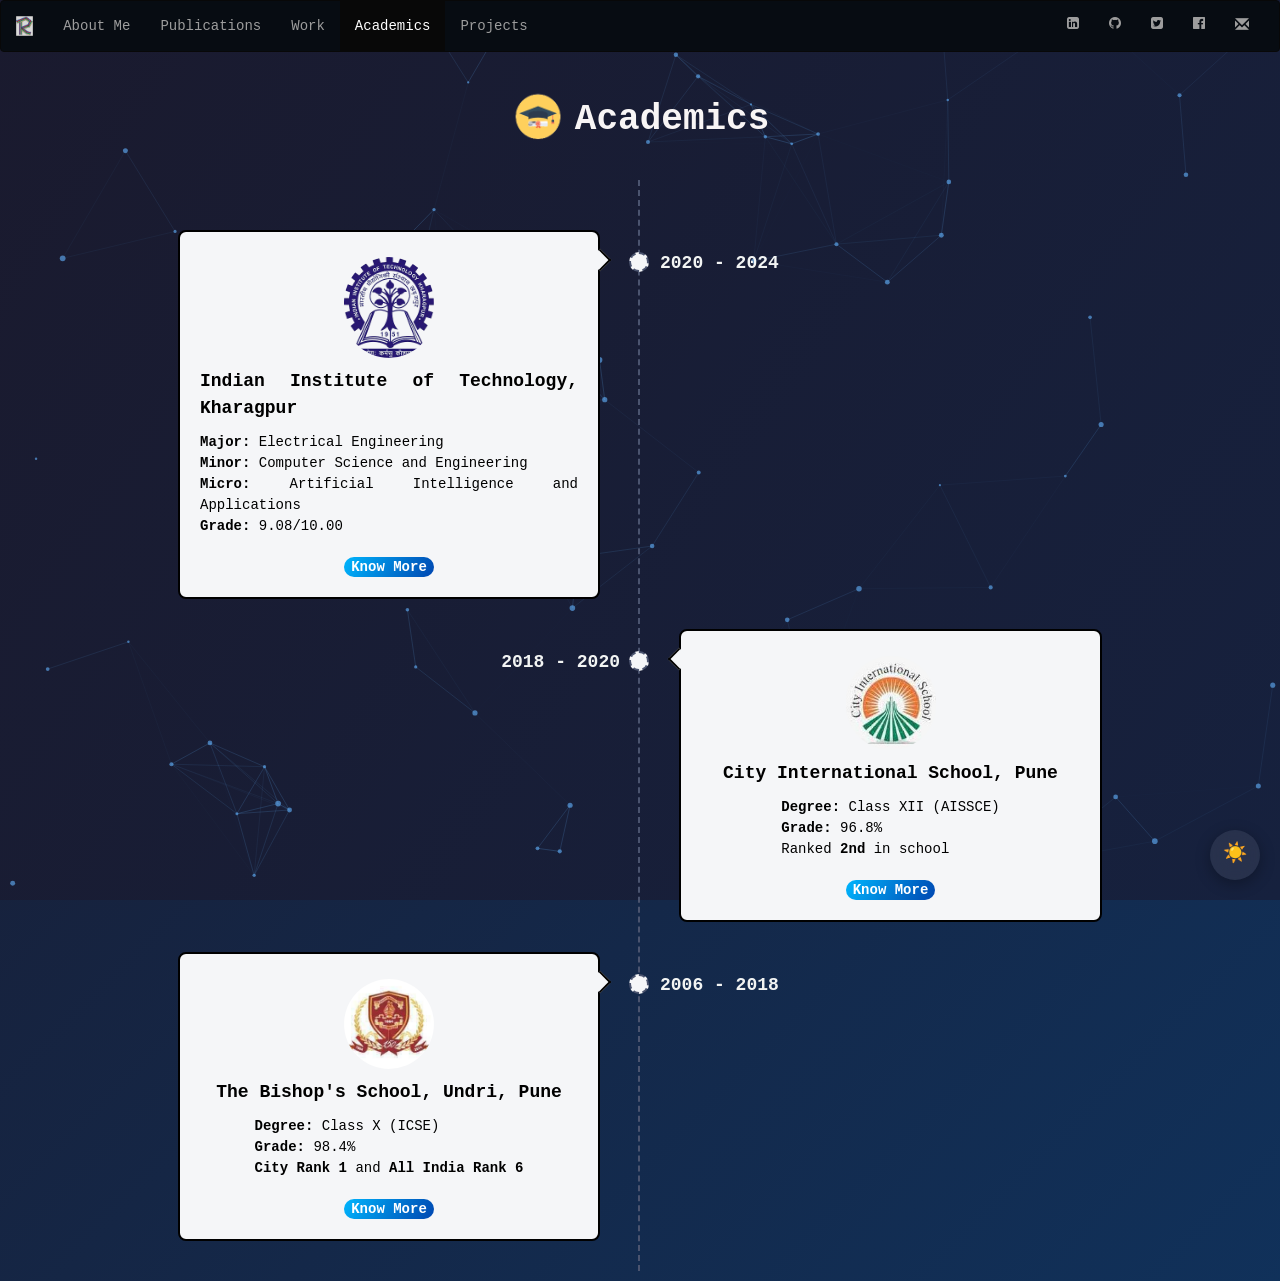
==== commit 5dee6217: "update headers" ====
--- a/education/education.html
+++ b/education/education.html
@@ -37,8 +37,8 @@
           <ul class="nav navbar-nav">
             <li><a href="../index.html">About Me</a></li>
             <li><a href="../publications/publications.html">Publications</a></li>
-            <li><a href="../experience/experience.html">Work Experience</a></li>
-            <li class="active"><a href="#academics">Education</a></li>
+            <li><a href="../experience/experience.html">Work</a></li>
+            <li class="active"><a href="#academics">Academics</a></li>
             <li><a href="../projects/projects.html">Projects</a></li>
             <!-- <li><a href="#hobbies">Hobbies</a></li> -->
           </ul>
@@ -66,7 +66,7 @@
             <!-- <h3><b><u>Education</u></b></h3> -->
             <div class="typing-container2">
                 <img src="../images/education_icon.png" alt="education_icon" height="50px">
-                <h1><b><span id="sentence" class="sentence">Education</span></b></h1>
+                <h1><b><span id="sentence" class="sentence">Academics</span></b></h1>
               </div>
             <div class="timeline">
                     <div class="timeline-row">
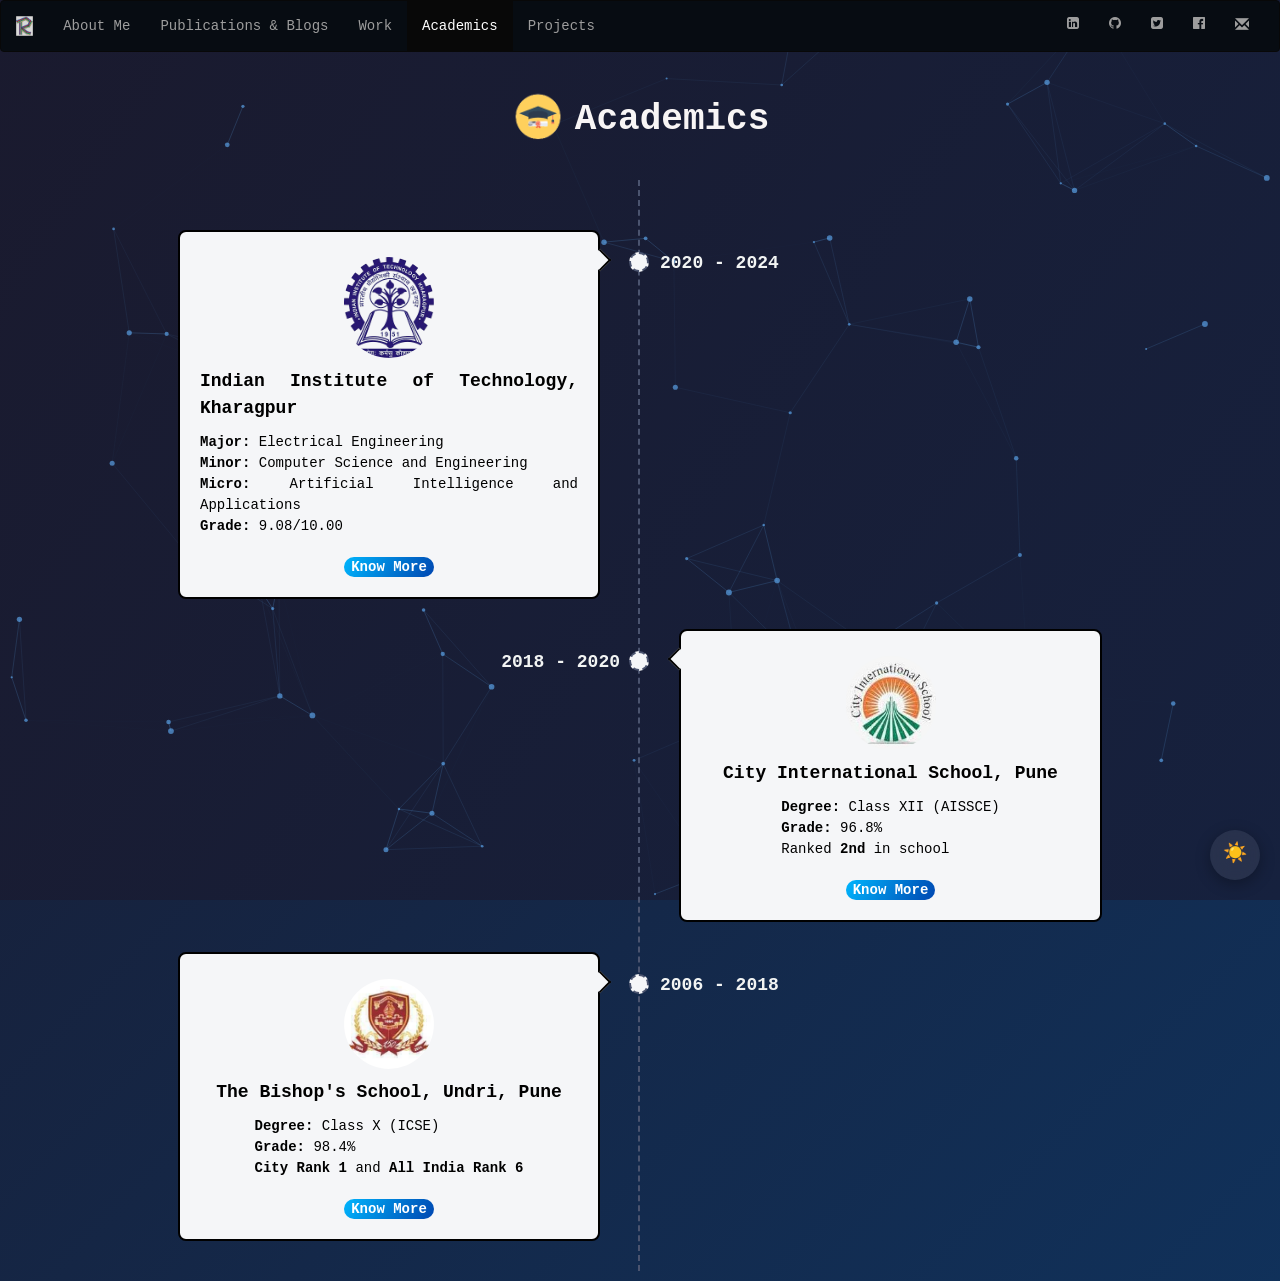
==== commit b35ce971: "Update blogs" ====
--- a/education/education.html
+++ b/education/education.html
@@ -36,7 +36,7 @@
         <div class="collapse navbar-collapse bs-js-navbar-scrollspy" id="myNavbar">
           <ul class="nav navbar-nav">
             <li><a href="../index.html">About Me</a></li>
-            <li><a href="../publications/publications.html">Publications</a></li>
+            <li><a href="../publications/publications.html">Publications & Blogs</a></li>
             <li><a href="../experience/experience.html">Work</a></li>
             <li class="active"><a href="#academics">Academics</a></li>
             <li><a href="../projects/projects.html">Projects</a></li>
